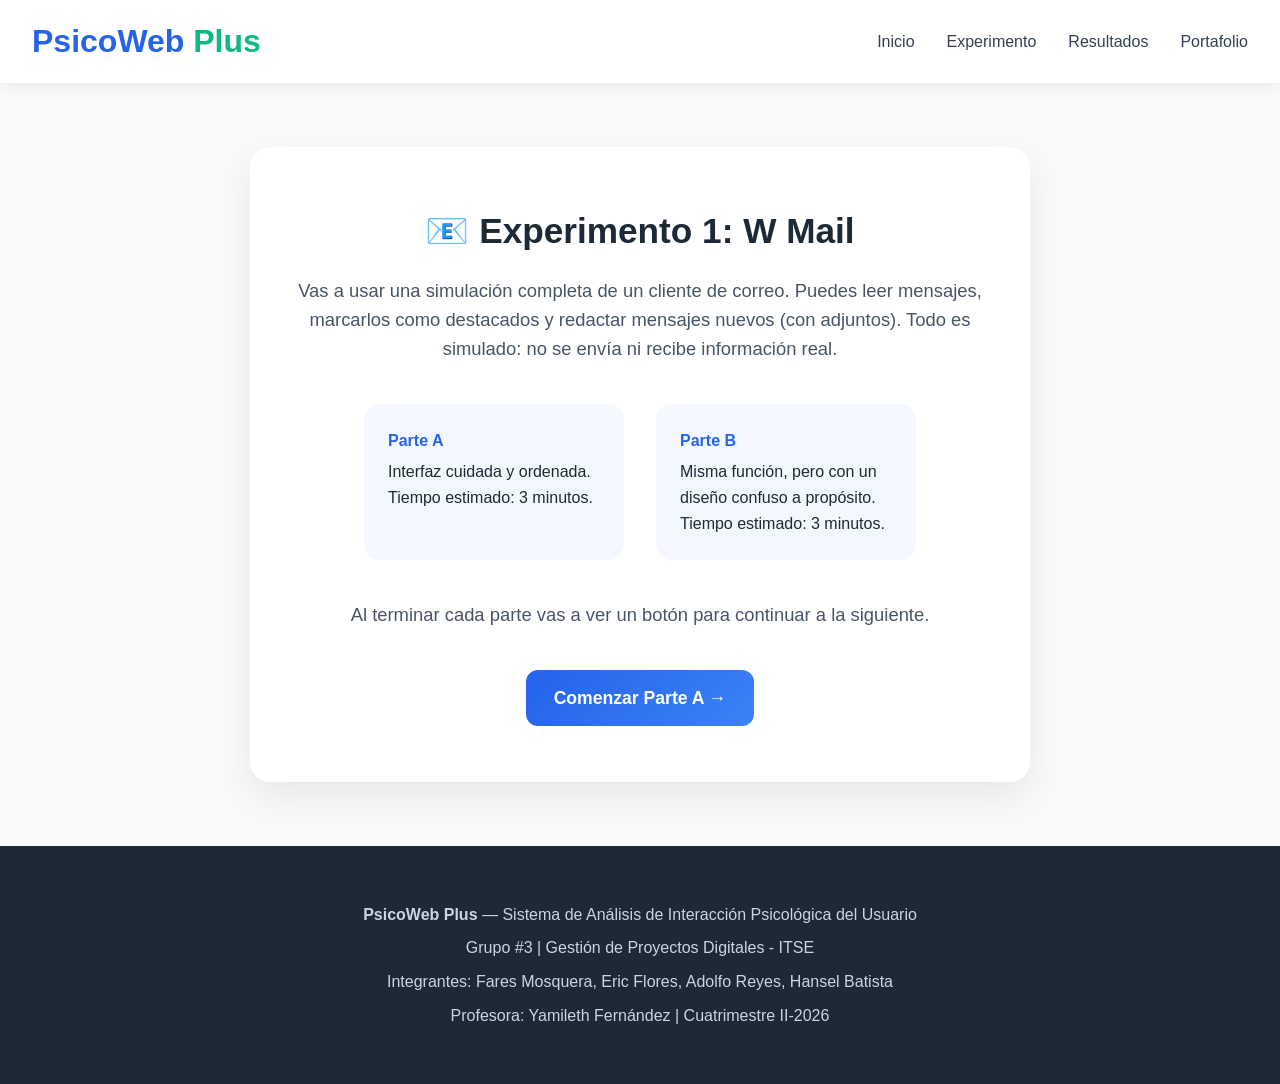
==== transicion-experimento2.html @ 32a1ed1e "First commit - Proyecto psicoweb-plus completo" ====
<!DOCTYPE html>
<html lang="es">
<head>
  <meta charset="UTF-8">
  <meta name="viewport" content="width=device-width, initial-scale=1.0">
  <title>Experimento 1 - W Mail | PsicoWeb Plus</title>
  <link rel="stylesheet" href="css/styles.css">
  <style>
    .intro-container {
      max-width: 780px;
      margin: 4rem auto;
      background: white;
      padding: 3.5rem 3rem;
      border-radius: 20px;
      box-shadow: 0 15px 40px rgba(0,0,0,0.08);
      text-align: center;
    }
    .intro-container h1 { font-size: 2.2rem; margin-bottom: 1rem; color: #1e2937; }
    .intro-container p { font-size: 1.15rem; color: #475569; margin: 1rem 0; }
    .pasos {
      display: flex;
      justify-content: center;
      gap: 2rem;
      margin: 2.5rem 0;
      flex-wrap: wrap;
      text-align: left;
    }
    .paso {
      background: #f3f8ff;
      border-radius: 16px;
      padding: 1.5rem;
      width: 260px;
    }
    .paso span { display: block; font-weight: 700; color: #2563eb; margin-bottom: 6px; }
  </style>
</head>
<body>
  <header>
    <nav>
      <div class="logo">PsicoWeb <span>Plus</span></div>
      <ul>
        <li><a href="index.html">Inicio</a></li>
        <li><a href="experimento.html">Experimento</a></li>
        <li><a href="resultados.html">Resultados</a></li>
        <li><a href="portafolio.html">Portafolio</a></li>
      </ul>
    </nav>
  </header>

  <div class="intro-container">
    <h1>📧 Experimento 1: W Mail</h1>
    <p>
      Vas a usar una simulación completa de un cliente de correo. Puedes leer mensajes,
      marcarlos como destacados y redactar mensajes nuevos (con adjuntos). Todo es simulado:
      no se envía ni recibe información real.
    </p>

    <div class="pasos">
      <div class="paso">
        <span>Parte A</span>
        Interfaz cuidada y ordenada. Tiempo estimado: 3 minutos.
      </div>
      <div class="paso">
        <span>Parte B</span>
        Misma función, pero con un diseño confuso a propósito. Tiempo estimado: 3 minutos.
      </div>
    </div>

    <p>Al terminar cada parte vas a ver un botón para continuar a la siguiente.</p>

    <a href="youtube-a.html" class="btn-primary" style="margin-top:1.5rem; display:inline-block;">Comenzar Parte A →</a>
  </div>

  <footer>
    <p><strong>PsicoWeb Plus</strong> — Sistema de Análisis de Interacción Psicológica del Usuario</p>
    <p>Grupo #3 | Gestión de Proyectos Digitales - ITSE</p>
    <p>Integrantes: Fares Mosquera, Eric Flores, Adolfo Reyes, Hansel Batista</p>
    <p>Profesora: Yamileth Fernández | Cuatrimestre II-2026</p>
  </footer>

  <script src="js/app.js"></script>
</body>
</html>
---- css/styles.css ----
/* ====================== ESTILOS GENERALES ====================== */
* {
  margin: 0;
  padding: 0;
  box-sizing: border-box;
}

body {
  font-family: 'Segoe UI', Tahoma, Geneva, Verdana, sans-serif;
  background: #f8fafc;
  color: #1e2937;
  line-height: 1.6;
}

header {
  background: rgba(255, 255, 255, 0.95);
  backdrop-filter: blur(10px);
  box-shadow: 0 2px 15px rgba(0, 0, 0, 0.08);
  position: sticky;
  top: 0;
  z-index: 100;
}

nav {
  max-width: 1300px;
  margin: 0 auto;
  padding: 1rem 2rem;
  display: flex;
  justify-content: space-between;
  align-items: center;
}

.logo {
  font-size: 2rem;
  font-weight: 700;
  color: #2563eb;
}

.logo span {
  color: #10b981;
}

nav ul {
  display: flex;
  list-style: none;
  gap: 2rem;
}

nav a {
  text-decoration: none;
  color: #334155;
  font-weight: 500;
  transition: color 0.3s;
}

nav a:hover {
  color: #2563eb;
}

/* ====================== BOTONES ====================== */
.btn-primary {
  background: linear-gradient(135deg, #2563eb, #3b82f6);
  color: white;
  padding: 14px 28px;
  border: none;
  border-radius: 12px;
  font-size: 1.1rem;
  font-weight: 600;
  cursor: pointer;
  transition: all 0.3s ease;
  text-decoration: none;
  display: inline-block;
  text-align: center;
}

.btn-primary:hover {
  transform: translateY(-3px);
  box-shadow: 0 12px 25px rgba(37, 99, 235, 0.4);
  background: linear-gradient(135deg, #1e40af, #2563eb);
}

/* ====================== TARJETAS ====================== */
.card {
  background: white;
  border-radius: 20px;
  overflow: hidden;
  box-shadow: 0 10px 30px rgba(0, 0, 0, 0.1);
  transition: all 0.4s ease;
}

.card:hover {
  transform: translateY(-12px);
  box-shadow: 0 20px 40px rgba(0, 0, 0, 0.15);
}

/* ====================== HERO ====================== */
.hero {
  max-width: 1300px;
  margin: 0 auto;
  padding: 5rem 2rem;
  display: grid;
  grid-template-columns: 1fr 1fr;
  gap: 4rem;
  align-items: center;
  min-height: 85vh;
}

.hero-content h1 {
  font-size: 3.4rem;
  line-height: 1.1;
  margin-bottom: 1.3rem;
}

.hero-content p {
  font-size: 1.4rem;
  color: #475569;
  margin-bottom: 2.5rem;
}

/* ====================== EXPERIMENTOS ====================== */
.experiments {
  max-width: 1300px;
  margin: 4rem auto;
  padding: 2rem;
  text-align: center;
}

.experiment-cards {
  display: grid;
  grid-template-columns: repeat(auto-fit, minmax(340px, 1fr));
  gap: 2.5rem;
  margin-top: 3rem;
  justify-content: center;
}

.experiment-cards.single {
  grid-template-columns: minmax(340px, 460px);
  justify-content: center;
}

.card {
  padding: 2.5rem;
  text-align: left;
}

.card h3 {
  margin-bottom: 1rem;
  color: #1e2937;
  font-size: 1.4rem;
}

.card .badge-tiempo {
  display: inline-block;
  background: #e0f2fe;
  color: #0369a1;
  font-size: 0.85rem;
  font-weight: 600;
  padding: 4px 12px;
  border-radius: 999px;
  margin-bottom: 0.8rem;
}

/* ====================== FOOTER ====================== */
footer {
  background: #1e2937;
  color: #cbd5e1;
  text-align: center;
  padding: 3rem 2rem;
  margin-top: 4rem;
}

footer p {
  margin: 8px 0;
}

/* ====================== RESPONSIVE ====================== */
@media (max-width: 768px) {
  .hero {
    grid-template-columns: 1fr;
    text-align: center;
    min-height: auto;
    padding: 3rem 1rem;
  }
}
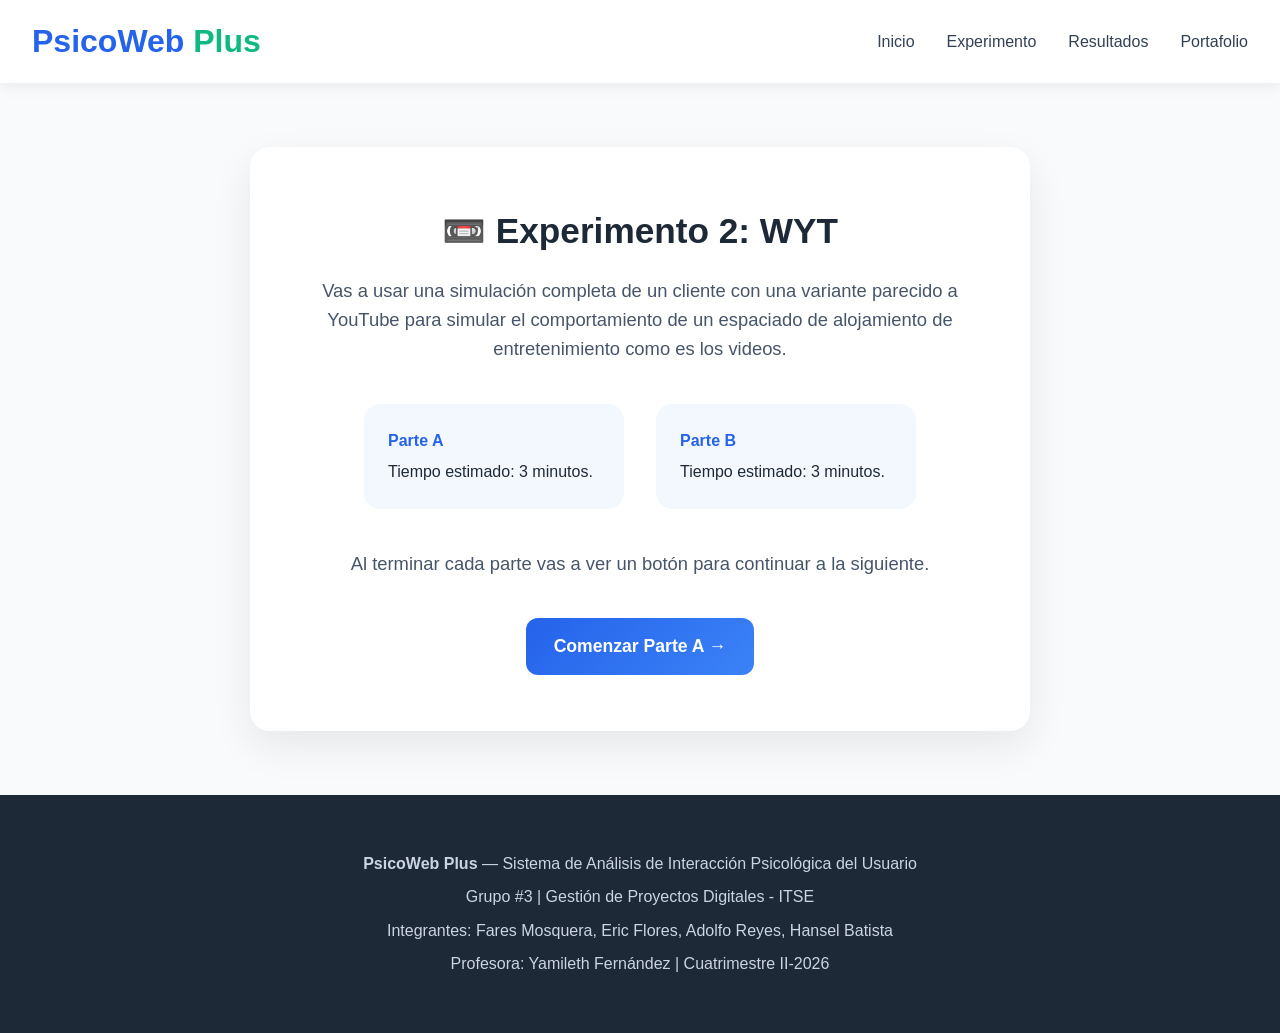
==== commit 20be04e2: "v2.0 - Experimento Gmail + YouTube A/B con fricciones psicologicas" ====
--- a/transicion-experimento2.html
+++ b/transicion-experimento2.html
@@ -48,21 +48,20 @@
   </header>
 
   <div class="intro-container">
-    <h1>📧 Experimento 1: W Mail</h1>
+    <h1> 📼 Experimento 2: WYT</h1>
     <p>
-      Vas a usar una simulación completa de un cliente de correo. Puedes leer mensajes,
-      marcarlos como destacados y redactar mensajes nuevos (con adjuntos). Todo es simulado:
-      no se envía ni recibe información real.
+      Vas a usar una simulación completa de un cliente con una variante parecido a YouTube para simular
+      el comportamiento de un espaciado de alojamiento de entretenimiento como es los videos.
     </p>
 
     <div class="pasos">
       <div class="paso">
         <span>Parte A</span>
-        Interfaz cuidada y ordenada. Tiempo estimado: 3 minutos.
+        Tiempo estimado: 3 minutos.
       </div>
       <div class="paso">
         <span>Parte B</span>
-        Misma función, pero con un diseño confuso a propósito. Tiempo estimado: 3 minutos.
+         Tiempo estimado: 3 minutos.
       </div>
     </div>
 
